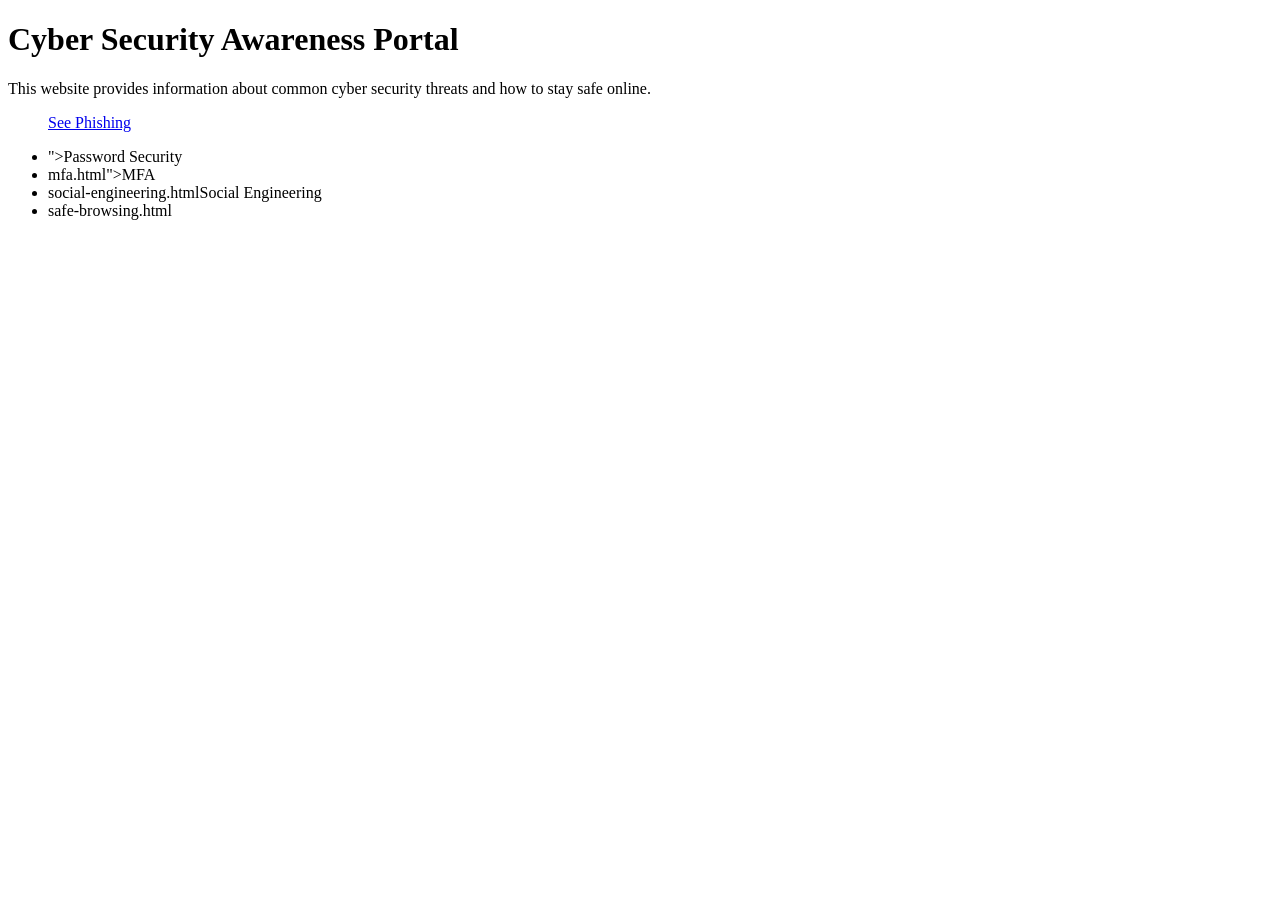
==== index.html @ 7e8b0aa9 "Update index.html" ====
<!DOCTYPE html>
<html>
<head>
    <title>Cyber Security Awareness Portal</title>
   
</head>

<body>

<h1>Cyber Security Awareness Portal</h1>

<p>
This website provides information about common cyber security threats
and how to stay safe online.
</p>

<ul>
     <p class="card-actions">
              <a class="btn btn-ghost" href="/phishing.html"> See Phishing</a>
            </p>
    <li>">Password Security</a></li>
    <li>mfa.html">MFA</a></li>
    <li>social-engineering.htmlSocial Engineering</a></li>
    <li>safe-browsing.html</li>
</ul>
<link rel="stylesheet" href="/assets/css/styles.css">
</body>
</html>
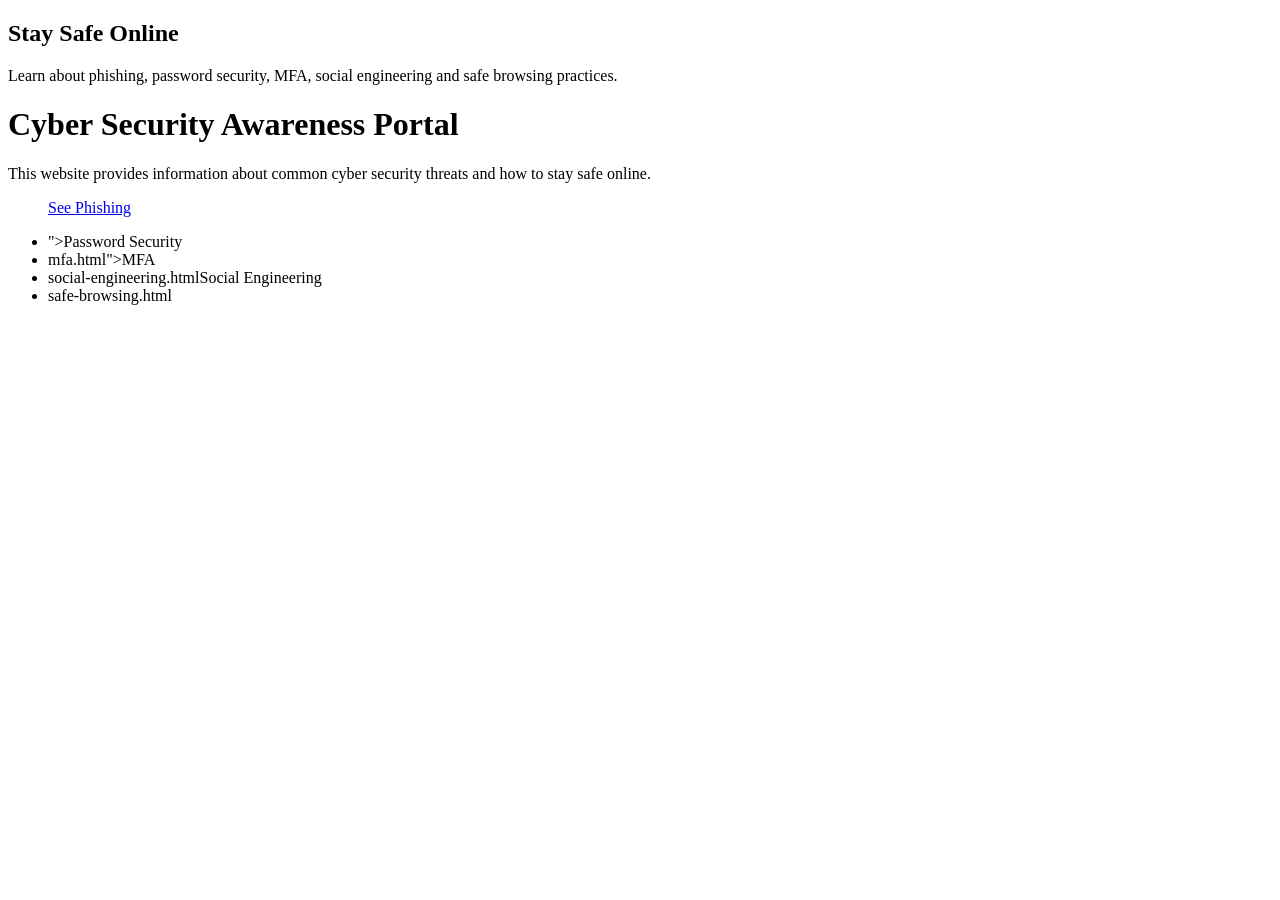
==== commit 6dac6f56: "Update index.html" ====
--- a/index.html
+++ b/index.html
@@ -2,10 +2,17 @@
 <html>
 <head>
     <title>Cyber Security Awareness Portal</title>
-   
 </head>
 
 <body>
+
+<div class="hero">
+    <h2>Stay Safe Online</h2>
+    <p>
+        Learn about phishing, password security, MFA,
+        social engineering and safe browsing practices.
+    </p>
+</div>
 
 <h1>Cyber Security Awareness Portal</h1>
 
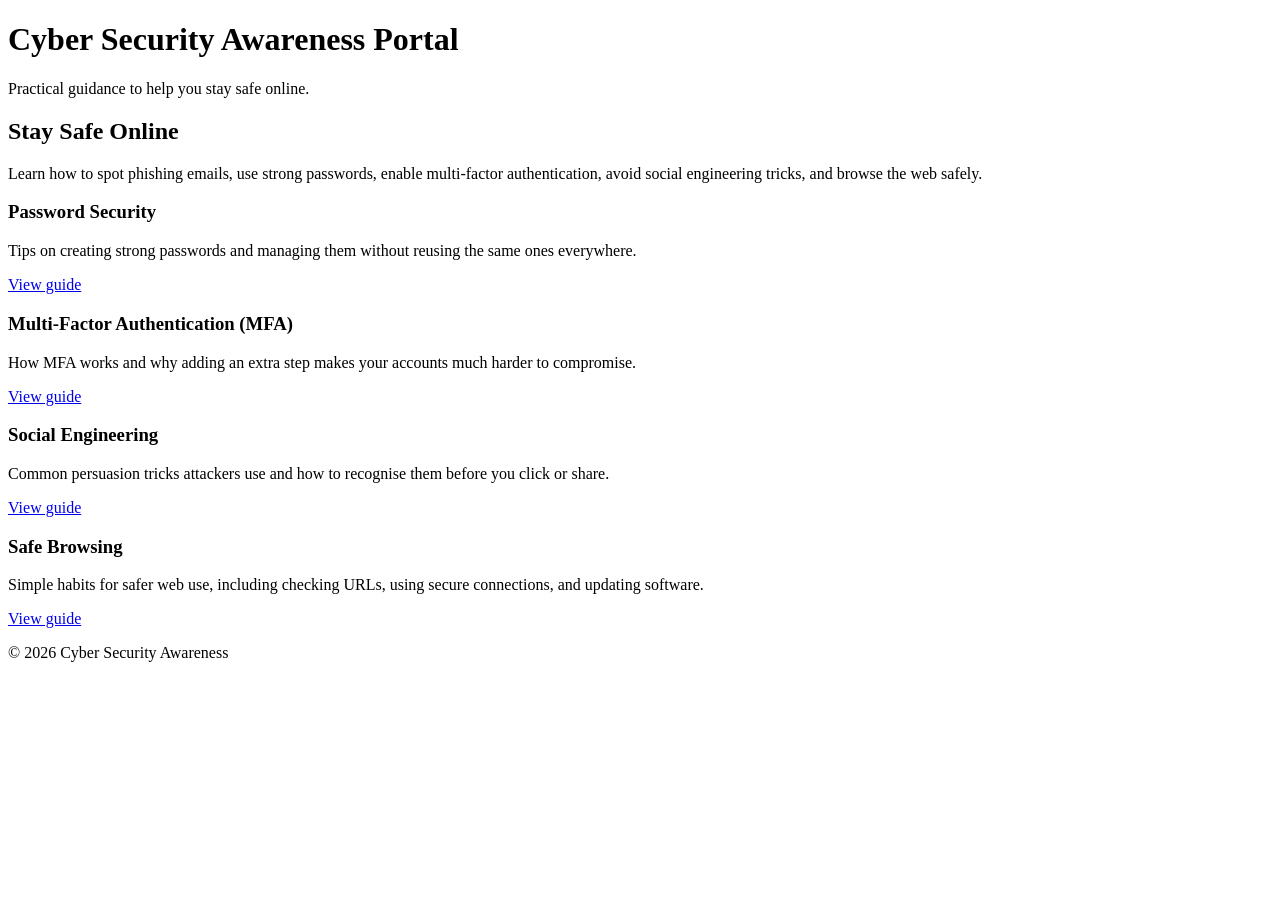
==== commit fe403b8c: "Update index.html" ====
--- a/index.html
+++ b/index.html
@@ -1,35 +1,59 @@
 <!DOCTYPE html>
-<html>
+<html lang="en">
 <head>
-    <title>Cyber Security Awareness Portal</title>
+  <meta charset="UTF-8">
+  <title>Cyber Security Awareness Portal</title>
+  <meta name="viewport" content="width=device-width, initial-scale=1">
+  <link rel="stylesheet" href="styles.css">
 </head>
+<body>
+  <header class="site-header">
+    <div class="container">
+      <h1>Cyber Security Awareness Portal</h1>
+      <p class="tagline">Practical guidance to help you stay safe online.</p>
+    </div>
+  </header>
 
-<body>
+  <main class="container">
+    <section class="intro">
+      <h2>Stay Safe Online</h2>
+      <p>
+        Learn how to spot phishing emails, use strong passwords, enable multi‑factor
+        authentication, avoid social engineering tricks, and browse the web safely.
+      </p>
+    </section>
 
-<div class="hero">
-    <h2>Stay Safe Online</h2>
-    <p>
-        Learn about phishing, password security, MFA,
-        social engineering and safe browsing practices.
-    </p>
-</div>
+    <section class="topics">
+      <div class="topic">
+        <h3>Password Security</h3>
+        <p>Tips on creating strong passwords and managing them without reusing the same ones everywhere.</p>
+        <a href="password-security.html" class="btn">View guide</a>
+      </div>
 
-<h1>Cyber Security Awareness Portal</h1>
+      <div class="topic">
+        <h3>Multi‑Factor Authentication (MFA)</h3>
+        <p>How MFA works and why adding an extra step makes your accounts much harder to compromise.</p>
+        <a href="mfa.html" class="btn">View guide</a>
+      </div>
 
-<p>
-This website provides information about common cyber security threats
-and how to stay safe online.
-</p>
+      <div class="topic">
+        <h3>Social Engineering</h3>
+        <p>Common persuasion tricks attackers use and how to recognise them before you click or share.</p>
+        <a href="social-engineering.html" class="btn">View guide</a>
+      </div>
 
-<ul>
-     <p class="card-actions">
-              <a class="btn btn-ghost" href="/phishing.html"> See Phishing</a>
-            </p>
-    <li>">Password Security</a></li>
-    <li>mfa.html">MFA</a></li>
-    <li>social-engineering.htmlSocial Engineering</a></li>
-    <li>safe-browsing.html</li>
-</ul>
-<link rel="stylesheet" href="/assets/css/styles.css">
+      <div class="topic">
+        <h3>Safe Browsing</h3>
+        <p>Simple habits for safer web use, including checking URLs, using secure connections, and updating software.</p>
+        <a href="safe-browsing.html" class="btn">View guide</a>
+      </div>
+    </section>
+  </main>
+
+  <footer class="site-footer">
+    <div class="container">
+      <p>&copy; 2026 Cyber Security Awareness</p>
+    </div>
+  </footer>
 </body>
-</html>
+</html>
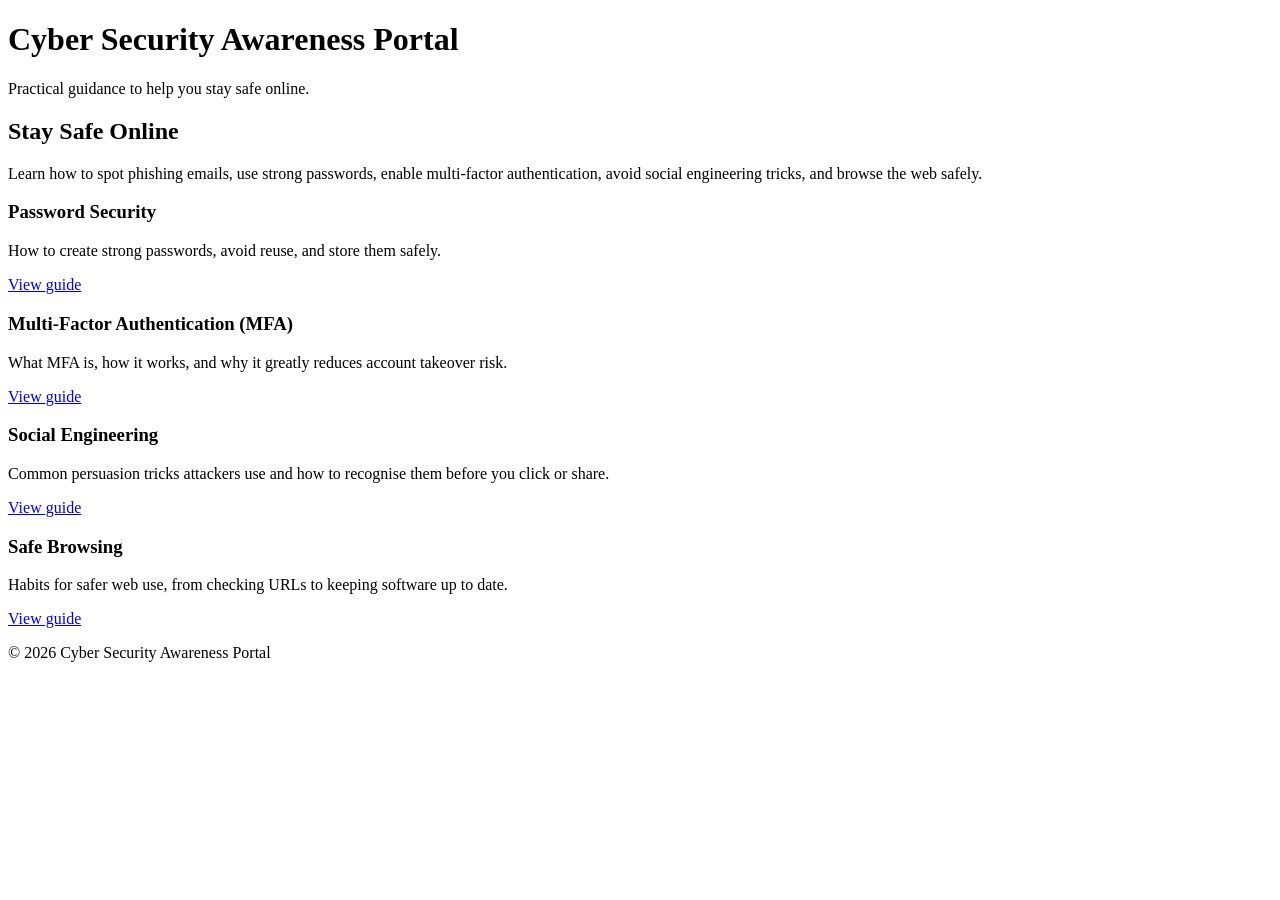
==== commit 0e49d0d5: "Update index.html" ====
--- a/index.html
+++ b/index.html
@@ -18,41 +18,41 @@
     <section class="intro">
       <h2>Stay Safe Online</h2>
       <p>
-        Learn how to spot phishing emails, use strong passwords, enable multi‑factor
+        Learn how to spot phishing emails, use strong passwords, enable multi-factor
         authentication, avoid social engineering tricks, and browse the web safely.
       </p>
     </section>
 
-    <section class="topics">
-      <div class="topic">
+    <section class="topics" aria-label="Security awareness topics">
+      <article class="topic">
         <h3>Password Security</h3>
-        <p>Tips on creating strong passwords and managing them without reusing the same ones everywhere.</p>
+        <p>How to create strong passwords, avoid reuse, and store them safely.</p>
         <a href="password-security.html" class="btn">View guide</a>
-      </div>
+      </article>
 
-      <div class="topic">
-        <h3>Multi‑Factor Authentication (MFA)</h3>
-        <p>How MFA works and why adding an extra step makes your accounts much harder to compromise.</p>
+      <article class="topic">
+        <h3>Multi-Factor Authentication (MFA)</h3>
+        <p>What MFA is, how it works, and why it greatly reduces account takeover risk.</p>
         <a href="mfa.html" class="btn">View guide</a>
-      </div>
+      </article>
 
-      <div class="topic">
+      <article class="topic">
         <h3>Social Engineering</h3>
         <p>Common persuasion tricks attackers use and how to recognise them before you click or share.</p>
         <a href="social-engineering.html" class="btn">View guide</a>
-      </div>
+      </article>
 
-      <div class="topic">
+      <article class="topic">
         <h3>Safe Browsing</h3>
-        <p>Simple habits for safer web use, including checking URLs, using secure connections, and updating software.</p>
+        <p>Habits for safer web use, from checking URLs to keeping software up to date.</p>
         <a href="safe-browsing.html" class="btn">View guide</a>
-      </div>
+      </article>
     </section>
   </main>
 
   <footer class="site-footer">
     <div class="container">
-      <p>&copy; 2026 Cyber Security Awareness</p>
+      <p>&copy; 2026 Cyber Security Awareness Portal</p>
     </div>
   </footer>
 </body>
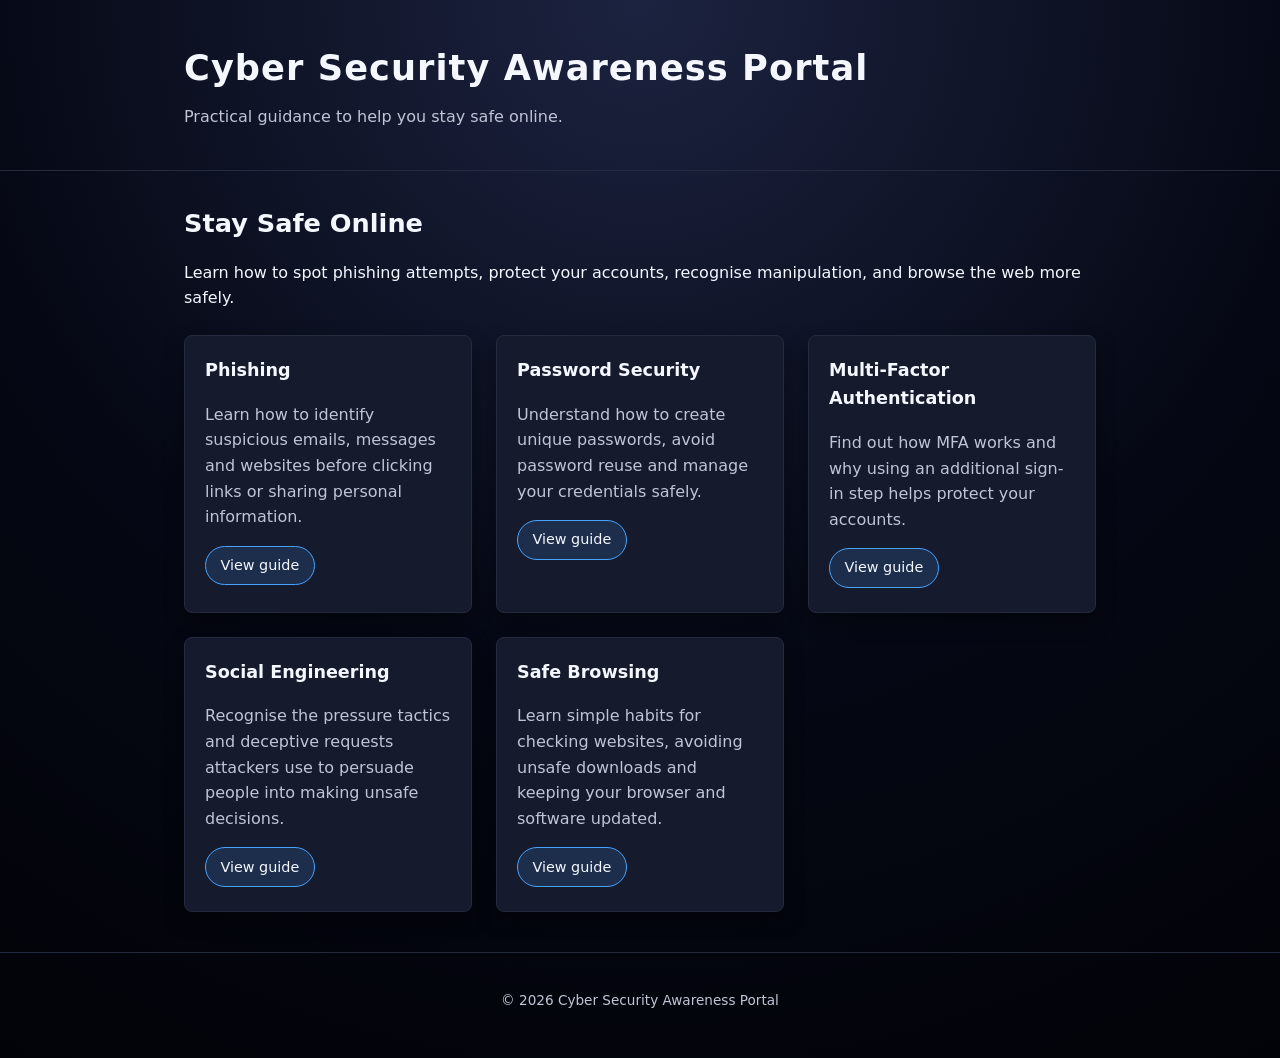
==== commit 117447b7: "Update index.html" ====
--- a/index.html
+++ b/index.html
@@ -2,10 +2,17 @@
 <html lang="en">
 <head>
   <meta charset="UTF-8">
+  <meta name="viewport" content="width=device-width, initial-scale=1">
+
   <title>Cyber Security Awareness Portal</title>
-  <meta name="viewport" content="width=device-width, initial-scale=1">
-  <link rel="stylesheet" href="styles.css">
+  <meta
+    name="description"
+    content="Practical guidance on phishing, password security, MFA, social engineering and safe browsing."
+  >
+
+  <link rel="stylesheet" href="style.css">
 </head>
+
 <body>
   <header class="site-header">
     <div class="container">
@@ -18,33 +25,54 @@
     <section class="intro">
       <h2>Stay Safe Online</h2>
       <p>
-        Learn how to spot phishing emails, use strong passwords, enable multi-factor
-        authentication, avoid social engineering tricks, and browse the web safely.
+        Learn how to spot phishing attempts, protect your accounts, recognise
+        manipulation, and browse the web more safely.
       </p>
     </section>
 
     <section class="topics" aria-label="Security awareness topics">
       <article class="topic">
+        <h3>Phishing</h3>
+        <p>
+          Learn how to identify suspicious emails, messages and websites before
+          clicking links or sharing personal information.
+        </p>
+        <a href="phishing.html" class="btn">View guide</a>
+      </article>
+
+      <article class="topic">
         <h3>Password Security</h3>
-        <p>How to create strong passwords, avoid reuse, and store them safely.</p>
+        <p>
+          Understand how to create unique passwords, avoid password reuse and
+          manage your credentials safely.
+        </p>
         <a href="password-security.html" class="btn">View guide</a>
       </article>
 
       <article class="topic">
-        <h3>Multi-Factor Authentication (MFA)</h3>
-        <p>What MFA is, how it works, and why it greatly reduces account takeover risk.</p>
+        <h3>Multi-Factor Authentication</h3>
+        <p>
+          Find out how MFA works and why using an additional sign-in step helps
+          protect your accounts.
+        </p>
         <a href="mfa.html" class="btn">View guide</a>
       </article>
 
       <article class="topic">
         <h3>Social Engineering</h3>
-        <p>Common persuasion tricks attackers use and how to recognise them before you click or share.</p>
+        <p>
+          Recognise the pressure tactics and deceptive requests attackers use
+          to persuade people into making unsafe decisions.
+        </p>
         <a href="social-engineering.html" class="btn">View guide</a>
       </article>
 
       <article class="topic">
         <h3>Safe Browsing</h3>
-        <p>Habits for safer web use, from checking URLs to keeping software up to date.</p>
+        <p>
+          Learn simple habits for checking websites, avoiding unsafe downloads
+          and keeping your browser and software updated.
+        </p>
         <a href="safe-browsing.html" class="btn">View guide</a>
       </article>
     </section>
--- a/style.css
+++ b/style.css
@@ -0,0 +1,123 @@
+:root {
+  --bg: #0b1020;
+  --card-bg: #151a2c;
+  --accent: #47a3ff;
+  --accent-soft: rgba(71, 163, 255, 0.15);
+  --text-main: #f5f7ff;
+  --text-muted: #c0c4d6;
+  --border-subtle: #252b3f;
+  --radius: 8px;
+  --shadow-soft: 0 8px 20px rgba(0, 0, 0, 0.4);
+}
+
+*,
+*::before,
+*::after {
+  box-sizing: border-box;
+}
+
+body {
+  margin: 0;
+  font-family: system-ui, -apple-system, BlinkMacSystemFont, "Segoe UI", sans-serif;
+  background: radial-gradient(circle at top, #1c2340 0%, #050814 55%, #020308 100%);
+  color: var(--text-main);
+  line-height: 1.6;
+}
+
+.container {
+  max-width: 960px;
+  padding: 0 1.5rem;
+  margin: 0 auto;
+}
+
+/* Header */
+
+.site-header {
+  border-bottom: 1px solid var(--border-subtle);
+  padding: 2.5rem 0 1.5rem;
+}
+
+.site-header h1 {
+  margin: 0;
+  font-size: 2.2rem;
+  letter-spacing: 0.03em;
+}
+
+.tagline {
+  margin-top: 0.5rem;
+  color: var(--text-muted);
+}
+
+/* Main content */
+
+.intro {
+  margin: 2rem 0 1.5rem;
+}
+
+.intro h2 {
+  font-size: 1.6rem;
+  margin-bottom: 0.5rem;
+}
+
+.topics {
+  display: grid;
+  grid-template-columns: repeat(auto-fit, minmax(240px, 1fr));
+  gap: 1.5rem;
+  margin-bottom: 2.5rem;
+}
+
+.topic {
+  background: var(--card-bg);
+  border-radius: var(--radius);
+  border: 1px solid var(--border-subtle);
+  padding: 1.25rem 1.25rem 1.5rem;
+  box-shadow: var(--shadow-soft);
+}
+
+.topic h3 {
+  margin-top: 0;
+  font-size: 1.1rem;
+}
+
+.topic p {
+  margin: 0.5rem 0 1rem;
+  color: var(--text-muted);
+}
+
+/* Links / buttons */
+
+a {
+  color: var(--accent);
+  text-decoration: none;
+}
+
+a:hover {
+  text-decoration: underline;
+}
+
+.btn {
+  display: inline-block;
+  padding: 0.45rem 0.9rem;
+  border-radius: 999px;
+  border: 1px solid var(--accent);
+  background: var(--accent-soft);
+  color: var(--text-main);
+  font-size: 0.9rem;
+  font-weight: 500;
+  text-decoration: none;
+}
+
+.btn:hover {
+  background: var(--accent);
+  color: #020308;
+}
+
+/* Footer */
+
+.site-footer {
+  border-top: 1px solid var(--border-subtle);
+  padding: 1.5rem 0 2rem;
+  font-size: 0.85rem;
+  color: var(--text-muted);
+  text-align: center;
+}
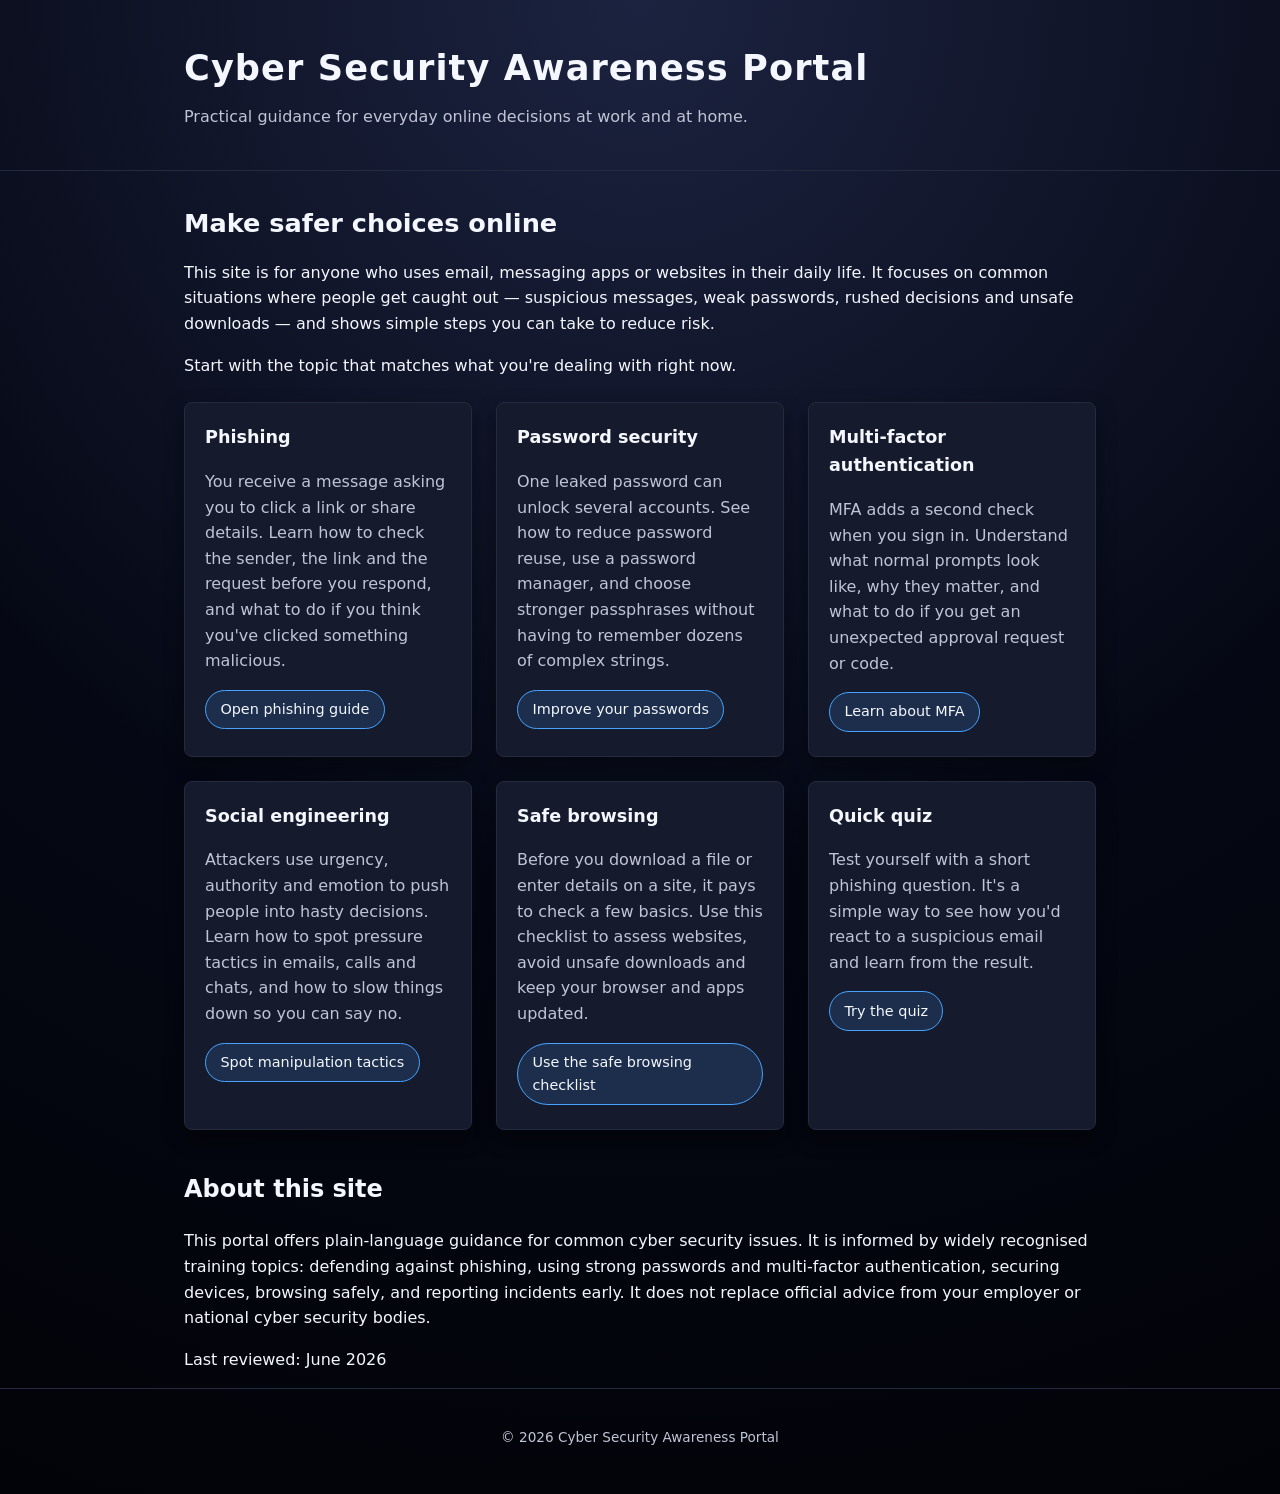
==== commit e219403e: "Update index.html" ====
--- a/index.html
+++ b/index.html
@@ -17,16 +17,23 @@
   <header class="site-header">
     <div class="container">
       <h1>Cyber Security Awareness Portal</h1>
-      <p class="tagline">Practical guidance to help you stay safe online.</p>
+      <p class="tagline">
+        Practical guidance for everyday online decisions at work and at home.
+      </p>
     </div>
   </header>
 
   <main class="container">
     <section class="intro">
-      <h2>Stay Safe Online</h2>
+      <h2>Make safer choices online</h2>
       <p>
-        Learn how to spot phishing attempts, protect your accounts, recognise
-        manipulation, and browse the web more safely.
+        This site is for anyone who uses email, messaging apps or websites in
+        their daily life. It focuses on common situations where people get
+        caught out — suspicious messages, weak passwords, rushed decisions and
+        unsafe downloads — and shows simple steps you can take to reduce risk.
+      </p>
+      <p>
+        Start with the topic that matches what you're dealing with right now.
       </p>
     </section>
 
@@ -34,47 +41,77 @@
       <article class="topic">
         <h3>Phishing</h3>
         <p>
-          Learn how to identify suspicious emails, messages and websites before
-          clicking links or sharing personal information.
+          You receive a message asking you to click a link or share details.
+          Learn how to check the sender, the link and the request before you
+          respond, and what to do if you think you've clicked something
+          malicious.
         </p>
-        <a href="phishing.html" class="btn">View guide</a>
+        <a href="phishing.html" class="btn">Open phishing guide</a>
       </article>
 
       <article class="topic">
-        <h3>Password Security</h3>
+        <h3>Password security</h3>
         <p>
-          Understand how to create unique passwords, avoid password reuse and
-          manage your credentials safely.
+          One leaked password can unlock several accounts. See how to reduce
+          password reuse, use a password manager, and choose stronger passphrases
+          without having to remember dozens of complex strings.
         </p>
-        <a href="password-security.html" class="btn">View guide</a>
+        <a href="password-security.html" class="btn">Improve your passwords</a>
       </article>
 
       <article class="topic">
-        <h3>Multi-Factor Authentication</h3>
+        <h3>Multi-factor authentication</h3>
         <p>
-          Find out how MFA works and why using an additional sign-in step helps
-          protect your accounts.
+          MFA adds a second check when you sign in. Understand what normal
+          prompts look like, why they matter, and what to do if you get an
+          unexpected approval request or code.
         </p>
-        <a href="mfa.html" class="btn">View guide</a>
+        <a href="mfa.html" class="btn">Learn about MFA</a>
       </article>
 
       <article class="topic">
-        <h3>Social Engineering</h3>
+        <h3>Social engineering</h3>
         <p>
-          Recognise the pressure tactics and deceptive requests attackers use
-          to persuade people into making unsafe decisions.
+          Attackers use urgency, authority and emotion to push people into
+          hasty decisions. Learn how to spot pressure tactics in emails, calls
+          and chats, and how to slow things down so you can say no.
         </p>
-        <a href="social-engineering.html" class="btn">View guide</a>
+        <a href="social-engineering.html" class="btn">Spot manipulation tactics</a>
       </article>
 
       <article class="topic">
-        <h3>Safe Browsing</h3>
+        <h3>Safe browsing</h3>
         <p>
-          Learn simple habits for checking websites, avoiding unsafe downloads
-          and keeping your browser and software updated.
+          Before you download a file or enter details on a site, it pays to
+          check a few basics. Use this checklist to assess websites, avoid
+          unsafe downloads and keep your browser and apps updated.
         </p>
-        <a href="safe-browsing.html" class="btn">View guide</a>
+        <a href="safe-browsing.html" class="btn">Use the safe browsing checklist</a>
       </article>
+
+      <article class="topic">
+        <h3>Quick quiz</h3>
+        <p>
+          Test yourself with a short phishing question. It's a simple way to
+          see how you'd react to a suspicious email and learn from the result.
+        </p>
+        <a href="quiz.html" class="btn">Try the quiz</a>
+      </article>
+    </section>
+
+    <section class="meta">
+      <h2>About this site</h2>
+      <p>
+        This portal offers plain‑language guidance for common cyber security
+        issues. It is informed by widely recognised training topics: defending
+        against phishing, using strong passwords and multi‑factor
+        authentication, securing devices, browsing safely, and reporting
+        incidents early. It does not replace official advice from your
+        employer or national cyber security bodies.
+      </p>
+      <p>
+        Last reviewed: June 2026
+      </p>
     </section>
   </main>
 
